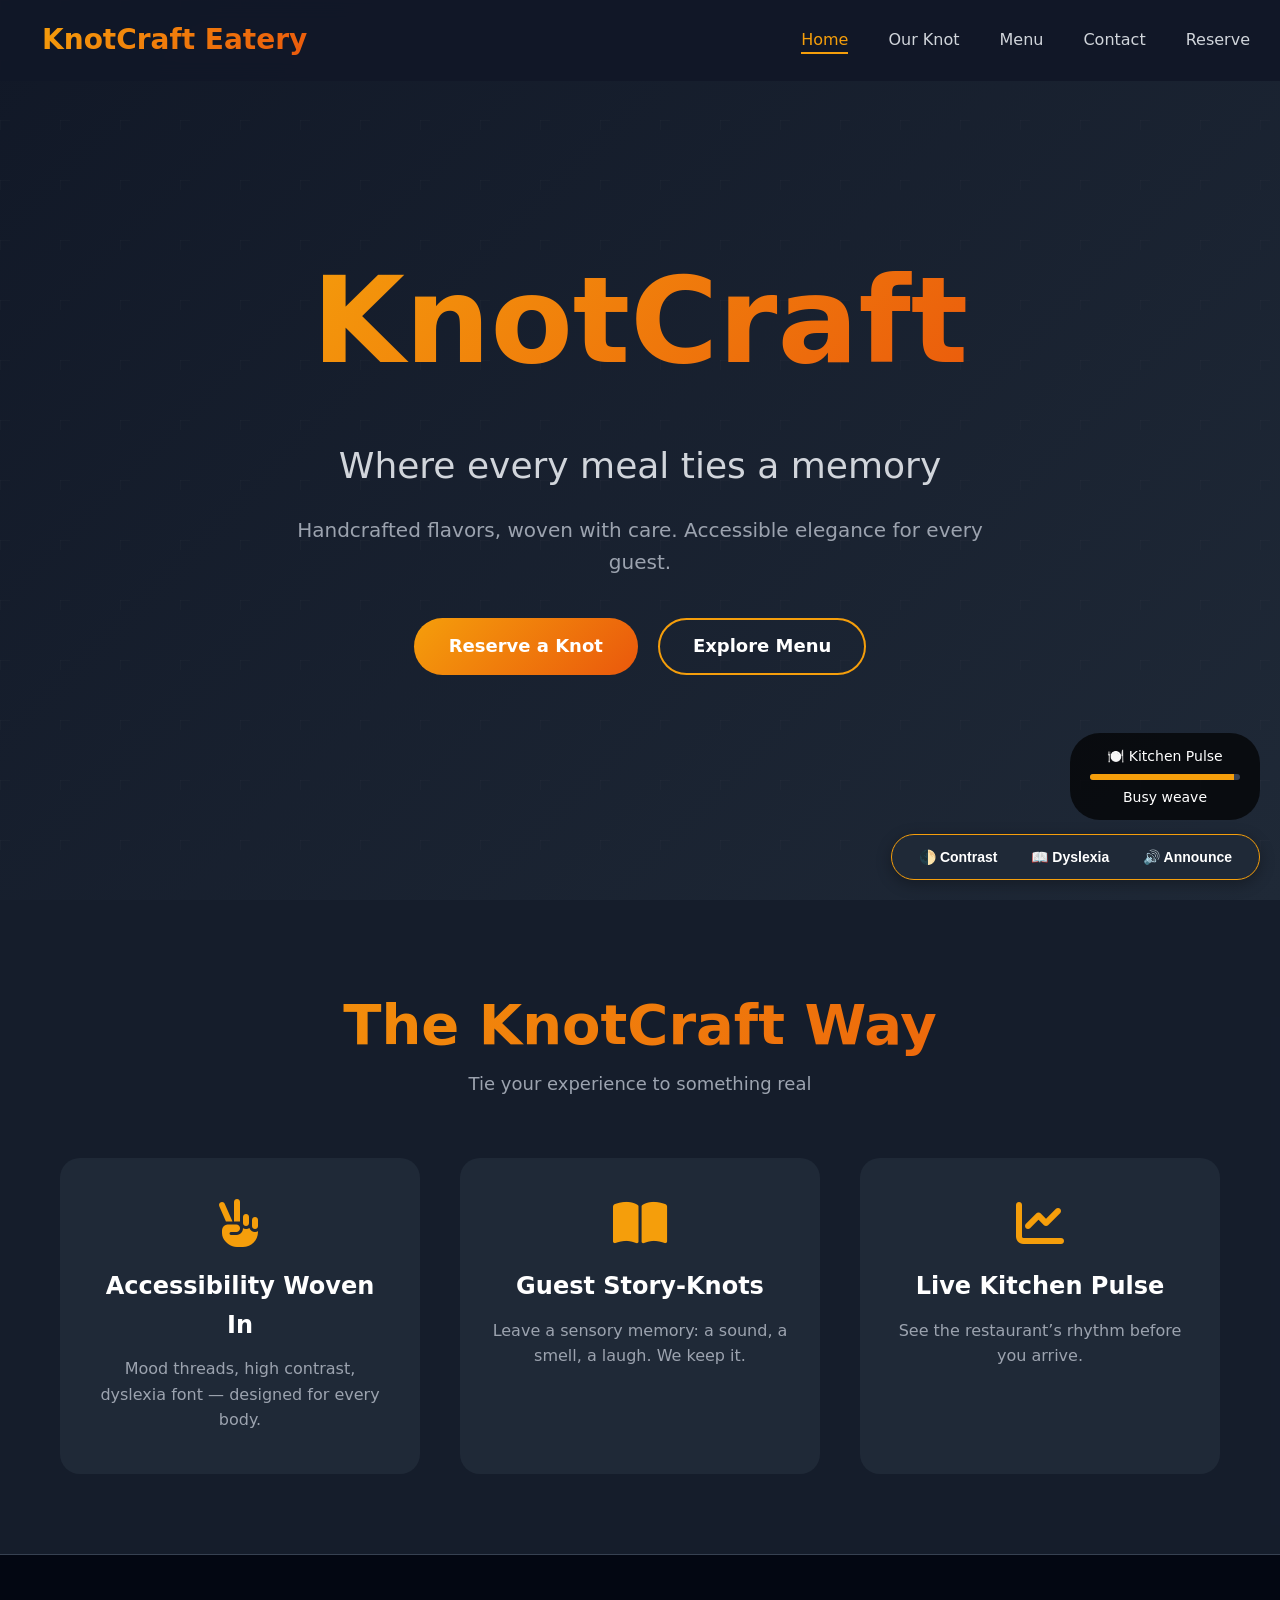
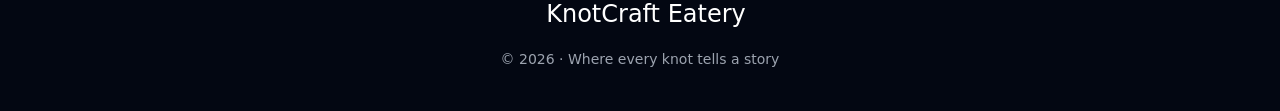
==== index.html @ 928e2766 "well" ====
<!DOCTYPE html>
<html lang="en">
<head>
    <meta charset="UTF-8">
    <meta name="viewport" content="width=device-width, initial-scale=1.0, user-scalable=yes">
    <title>KnotCraft Eatery · Home</title>
    <link rel="stylesheet" href="style.css">
    <link rel="stylesheet" href="https://cdnjs.cloudflare.com/ajax/libs/font-awesome/6.4.0/css/all.min.css">
</head>
<body>
    <div class="accessibility-hub" id="accessibilityHub">
        <button id="highContrastToggle" aria-label="High contrast mode">🌓 Contrast</button>
        <button id="dyslexiaToggle" aria-label="Dyslexia friendly font">📖 Dyslexia</button>
        <button id="announceMode" aria-label="Screen reader friendly announcements">🔊 Announce</button>
    </div>

    <nav class="navbar" id="navbar">
        <div class="nav-container">
            <div class="logo">
                <i class="fas fa-knot"></i>
                <span class="logo-text">KnotCraft Eatery</span>
            </div>
            <ul class="nav-links">
                <li><a href="index.html" class="nav-link active">Home</a></li>
                <li><a href="about.html" class="nav-link">Our Knot</a></li>
                <li><a href="menu.html" class="nav-link">Menu</a></li>
                <li><a href="contact.html" class="nav-link">Contact</a></li>
                <li><a href="reservations.html" class="nav-link">Reserve</a></li>
            </ul>
            <div class="mobile-menu-toggle"><i class="fas fa-bars"></i></div>
        </div>
    </nav>

    <section class="hero">
        <div class="hero-overlay"></div>
        <div class="hero-content">
            <h1 class="hero-title">KnotCraft</h1>
            <p class="hero-subtitle">Where every meal ties a memory</p>
            <p class="hero-description">Handcrafted flavors, woven with care. Accessible elegance for every guest.</p>
            <div class="hero-buttons">
                <a href="reservations.html" class="btn-primary">Reserve a Knot</a>
                <a href="menu.html" class="btn-secondary">Explore Menu</a>
            </div>
        </div>
        <div class="pulse-knot">
            <div class="knot-tension" id="tensionMeter">
                <span>🍽️ Kitchen Pulse</span>
                <div class="tension-bar"><div class="tension-fill"></div></div>
                <span id="tensionText">Calm weave</span>
            </div>
        </div>
    </section>

    <section class="features">
        <div class="container">
            <div class="section-header">
                <h2 class="section-title">The KnotCraft Way</h2>
                <p class="section-subtitle">Tie your experience to something real</p>
            </div>
            <div class="features-grid">
                <div class="feature-card">
                    <i class="fas fa-hand-peace feature-icon"></i>
                    <h3>Accessibility Woven In</h3>
                    <p>Mood threads, high contrast, dyslexia font — designed for every body.</p>
                </div>
                <div class="feature-card">
                    <i class="fas fa-book-open feature-icon"></i>
                    <h3>Guest Story‑Knots</h3>
                    <p>Leave a sensory memory: a sound, a smell, a laugh. We keep it.</p>
                </div>
                <div class="feature-card">
                    <i class="fas fa-chart-line feature-icon"></i>
                    <h3>Live Kitchen Pulse</h3>
                    <p>See the restaurant’s rhythm before you arrive.</p>
                </div>
            </div>
        </div>
    </section>

    <footer class="footer">
        <div class="container">
            <div class="footer-content">
                <div class="footer-logo"><i class="fas fa-knot"></i><span>KnotCraft Eatery</span></div>
                <p class="footer-text">© 2026 · Where every knot tells a story</p>
            </div>
        </div>
    </footer>
    <script src="script.js"></script>
</body>
</html>
---- style.css ----
/* ============================================
   KNOTCRAFT EATERY - COMPLETE STYLESHEET
   Affects all pages: index, about, menu, contact, reservations
   ============================================ */

* {
    margin: 0;
    padding: 0;
    box-sizing: border-box;
}

:root {
    --primary: #f59e0b;
    --primary-dark: #ea580c;
    --dark-bg: #111827;
    --card-bg: #1f2937;
    --card-hover: #374151;
    --text-light: #ffffff;
    --text-secondary: #d1d5db;
    --text-muted: #9ca3af;
    --border: #374151;
}

body {
    font-family: 'Segoe UI', system-ui, -apple-system, sans-serif;
    background: var(--dark-bg);
    color: var(--text-light);
    line-height: 1.6;
    transition: all 0.2s;
}

/* Accessibility toggles */
body.high-contrast {
    background: #000000;
    color: #ffff66;
}
body.high-contrast .navbar,
body.high-contrast .card,
body.high-contrast .footer {
    background: #000 !important;
    border-color: #ffff66 !important;
    color: #ffff66 !important;
}
body.dyslexia {
    font-family: 'Open Dyslexic', 'Comic Sans MS', 'Chalkboard SE', sans-serif;
    letter-spacing: 0.05em;
}

.container {
    max-width: 1200px;
    margin: 0 auto;
    padding: 0 20px;
}

/* Accessibility Hub (fixed bottom right) */
.accessibility-hub {
    position: fixed;
    bottom: 20px;
    right: 20px;
    background: #1f2937;
    border-radius: 40px;
    padding: 8px 15px;
    display: flex;
    gap: 10px;
    z-index: 1000;
    box-shadow: 0 4px 15px rgba(0,0,0,0.3);
    border: 1px solid var(--primary);
}
.accessibility-hub button {
    background: none;
    border: none;
    color: white;
    cursor: pointer;
    padding: 6px 12px;
    border-radius: 30px;
    font-size: 14px;
    font-weight: 600;
    transition: 0.2s;
}
.accessibility-hub button:hover {
    background: var(--primary);
    color: #000;
}

/* Navigation */
.navbar {
    position: fixed;
    top: 0;
    left: 0;
    width: 100%;
    background: rgba(17,24,39,0.95);
    backdrop-filter: blur(10px);
    z-index: 100;
    border-bottom: 1px solid transparent;
    transition: 0.3s;
}
.navbar.scrolled {
    background: rgba(17,24,39,0.98);
    border-bottom-color: var(--border);
    box-shadow: 0 4px 20px rgba(0,0,0,0.3);
}
.nav-container {
    max-width: 1400px;
    margin: 0 auto;
    padding: 0 30px;
    display: flex;
    justify-content: space-between;
    align-items: center;
    height: 80px;
}
.logo {
    display: flex;
    align-items: center;
    gap: 12px;
    font-size: 28px;
    font-weight: bold;
}
.logo i {
    color: var(--primary);
    font-size: 32px;
}
.logo-text {
    background: linear-gradient(135deg, var(--primary), var(--primary-dark));
    -webkit-background-clip: text;
    background-clip: text;
    color: transparent;
}
.nav-links {
    display: flex;
    list-style: none;
    gap: 40px;
}
.nav-link {
    color: var(--text-secondary);
    text-decoration: none;
    font-size: 16px;
    font-weight: 500;
    transition: 0.3s;
    position: relative;
}
.nav-link.active,
.nav-link:hover {
    color: var(--primary);
}
.nav-link::after {
    content: '';
    position: absolute;
    bottom: -5px;
    left: 0;
    width: 0;
    height: 2px;
    background: var(--primary);
    transition: 0.3s;
}
.nav-link:hover::after,
.nav-link.active::after {
    width: 100%;
}
.mobile-menu-toggle {
    display: none;
    font-size: 24px;
    color: var(--primary);
    cursor: pointer;
}

/* Hero Section (index) */
.hero {
    position: relative;
    height: 100vh;
    display: flex;
    align-items: center;
    justify-content: center;
    text-align: center;
    background: linear-gradient(135deg, #111827 0%, #1f2937 100%);
    overflow: hidden;
}
.hero-overlay {
    position: absolute;
    inset: 0;
    background: url('data:image/svg+xml;utf8,<svg width="60" height="60" xmlns="http://www.w3.org/2000/svg"><defs><pattern id="grid" width="60" height="60" patternUnits="userSpaceOnUse"><path d="M 10 0 L 0 0 0 10" fill="none" stroke="rgba(255,255,255,0.03)" stroke-width="1"/></pattern></defs><rect width="100%" height="100%" fill="url(%23grid)"/></svg>');
}
.hero-content {
    position: relative;
    z-index: 2;
    max-width: 900px;
    padding: 20px;
}
.hero-title {
    font-size: clamp(60px, 10vw, 120px);
    font-weight: 900;
    background: linear-gradient(135deg, var(--primary), var(--primary-dark));
    -webkit-background-clip: text;
    background-clip: text;
    color: transparent;
    margin-bottom: 20px;
}
.hero-subtitle {
    font-size: clamp(24px, 4vw, 36px);
    color: var(--text-secondary);
}
.hero-description {
    font-size: clamp(16px, 2vw, 20px);
    color: var(--text-muted);
    margin: 20px auto 40px;
    max-width: 700px;
}
.hero-buttons {
    display: flex;
    gap: 20px;
    justify-content: center;
    flex-wrap: wrap;
}
.btn-primary {
    background: linear-gradient(135deg, var(--primary), var(--primary-dark));
    color: white;
    border: none;
    padding: 14px 35px;
    border-radius: 40px;
    font-weight: 700;
    font-size: 18px;
    cursor: pointer;
    text-decoration: none;
    display: inline-block;
    transition: 0.3s;
}
.btn-primary:hover {
    transform: translateY(-3px);
    box-shadow: 0 8px 25px rgba(245,158,11,0.4);
}
.btn-secondary {
    background: transparent;
    border: 2px solid var(--primary);
    color: white;
    padding: 12px 33px;
    border-radius: 40px;
    font-weight: 700;
    font-size: 18px;
    text-decoration: none;
    display: inline-block;
    transition: 0.3s;
}
.btn-secondary:hover {
    background: rgba(245,158,11,0.1);
    transform: translateY(-3px);
}

/* Pulse Knot (homepage only, but styles won't break others) */
.pulse-knot {
    position: absolute;
    bottom: 80px;
    right: 20px;
    background: rgba(0,0,0,0.7);
    padding: 12px 20px;
    border-radius: 30px;
    z-index: 5;
}
.knot-tension {
    display: flex;
    flex-direction: column;
    gap: 6px;
    font-size: 14px;
}
.tension-bar {
    width: 150px;
    height: 6px;
    background: #374151;
    border-radius: 3px;
    overflow: hidden;
}
.tension-fill {
    width: 30%;
    height: 100%;
    background: var(--primary);
    transition: width 2s;
}

/* Section Headers */
.section-header {
    text-align: center;
    margin-bottom: 60px;
}
.section-title {
    font-size: clamp(36px, 5vw, 56px);
    font-weight: 800;
    background: linear-gradient(135deg, var(--primary), var(--primary-dark));
    -webkit-background-clip: text;
    background-clip: text;
    color: transparent;
}
.section-subtitle {
    font-size: 18px;
    color: var(--text-muted);
}

/* Features Grid */
.features {
    padding: 80px 0;
    background: rgba(31,41,55,0.3);
}
.features-grid {
    display: grid;
    grid-template-columns: repeat(auto-fit, minmax(280px, 1fr));
    gap: 40px;
}
.feature-card {
    background: var(--card-bg);
    padding: 40px 30px;
    border-radius: 20px;
    text-align: center;
    transition: 0.3s;
    border: 1px solid transparent;
}
.feature-card:hover {
    transform: translateY(-8px);
    border-color: var(--primary);
}
.feature-icon {
    font-size: 48px;
    color: var(--primary);
    margin-bottom: 20px;
}
.feature-card h3 {
    font-size: 24px;
    margin-bottom: 12px;
}
.feature-card p {
    color: var(--text-muted);
}

/* Menu Page */
.menu-section {
    padding: 100px 0;
}
.menu-category {
    background: rgba(31,41,55,0.5);
    border: 1px solid var(--border);
    border-radius: 24px;
    padding: 40px;
    margin-bottom: 50px;
}
.category-title {
    font-size: 32px;
    color: var(--primary);
    margin-bottom: 30px;
}
.menu-grid {
    display: grid;
    grid-template-columns: repeat(auto-fit, minmax(300px, 1fr));
    gap: 25px;
}
.menu-item {
    background: var(--card-bg);
    padding: 25px;
    border-radius: 16px;
    transition: 0.3s;
    border: 1px solid transparent;
}
.menu-item:hover {
    background: var(--card-hover);
    border-color: var(--primary);
}
.item-header {
    display: flex;
    justify-content: space-between;
    margin-bottom: 10px;
}
.item-header h4 {
    font-size: 22px;
}
.price {
    color: var(--primary);
    font-weight: 700;
}
.item-description {
    color: var(--text-muted);
    margin: 10px 0;
}
.item-tags {
    display: flex;
    gap: 8px;
    flex-wrap: wrap;
}
.tag {
    background: rgba(245,158,11,0.15);
    color: var(--primary);
    padding: 4px 12px;
    border-radius: 20px;
    font-size: 12px;
    border: 1px solid rgba(245,158,11,0.3);
}

/* About Page */
.page-header {
    background: linear-gradient(135deg, #111827, #1f2937);
    padding: 120px 0 60px;
    text-align: center;
}
.page-header h1 {
    font-size: 48px;
    color: var(--primary);
}
.about-story {
    padding: 60px 0;
}
.story-grid {
    display: grid;
    grid-template-columns: 1fr 1fr;
    gap: 50px;
    align-items: center;
}
.story-text h2 {
    font-size: 32px;
    margin-bottom: 20px;
}
.story-quote {
    background: var(--card-bg);
    padding: 40px;
    border-radius: 24px;
    border-left: 6px solid var(--primary);
    font-style: italic;
}
.story-quote i {
    font-size: 40px;
    color: var(--primary);
    margin-bottom: 15px;
}

/* Contact Page (additional styles inline in contact.html, but include base) */
.contact-page-section {
    padding: 60px 0;
}
.contact-grid-full {
    display: grid;
    grid-template-columns: 1fr 1fr;
    gap: 40px;
}
.contact-info-block, .contact-form-block {
    background: var(--card-bg);
    border-radius: 24px;
    padding: 30px;
    border: 1px solid var(--border);
}
.contact-card {
    text-align: center;
}
.contact-card i {
    font-size: 2rem;
    color: var(--primary);
    margin: 15px 0 5px;
}
.contact-card hr {
    margin: 20px 0;
    border-color: var(--border);
}
.social-links-vertical {
    display: flex;
    justify-content: center;
    gap: 20px;
    margin-top: 30px;
}
.social-icon {
    background: #111827;
    width: 45px;
    height: 45px;
    border-radius: 50%;
    display: flex;
    align-items: center;
    justify-content: center;
    color: var(--primary);
    font-size: 1.4rem;
    transition: 0.2s;
    text-decoration: none;
}
.social-icon:hover {
    background: var(--primary);
    color: #000;
}
.form-row {
    display: grid;
    grid-template-columns: 1fr 1fr;
    gap: 20px;
}
.form-group {
    margin-bottom: 20px;
}
.form-group label {
    display: block;
    margin-bottom: 8px;
    font-weight: 600;
}
.form-group input, .form-group select, .form-group textarea {
    width: 100%;
    padding: 12px 16px;
    background: #111827;
    border: 1px solid var(--border);
    border-radius: 12px;
    color: white;
    font-size: 15px;
}
.form-group input:focus, .form-group textarea:focus {
    outline: none;
    border-color: var(--primary);
}
.submit-btn {
    background: linear-gradient(135deg, var(--primary), var(--primary-dark));
    color: white;
    border: none;
    padding: 14px 28px;
    border-radius: 40px;
    font-weight: bold;
    cursor: pointer;
    transition: 0.3s;
}
.submit-btn:hover {
    transform: translateY(-2px);
}
.map-placeholder {
    background: #111827;
    border-radius: 20px;
    padding: 40px;
    text-align: center;
    border: 1px dashed var(--primary);
    margin: 40px 0;
}

/* Reservation Page (Mood Threads + Story Knots) */
.reservation-hero {
    background: linear-gradient(135deg, #111827, #1f2937);
    padding: 120px 0 60px;
    text-align: center;
}
.reservation-grid {
    display: grid;
    grid-template-columns: 1fr 320px;
    gap: 40px;
    margin: 60px 0;
}
.thread-checkboxes {
    display: flex;
    flex-wrap: wrap;
    gap: 20px;
    margin: 15px 0;
}
.thread-checkboxes label {
    display: flex;
    align-items: center;
    gap: 8px;
    cursor: pointer;
}
.knot-wall {
    background: var(--card-bg);
    border-radius: 24px;
    padding: 20px;
    border: 1px solid var(--border);
}
.knot-card {
    background: #111827;
    padding: 12px;
    margin-bottom: 12px;
    border-radius: 12px;
}
@media (max-width: 900px) {
    .reservation-grid { grid-template-columns: 1fr; }
    .contact-grid-full { grid-template-columns: 1fr; }
    .story-grid { grid-template-columns: 1fr; }
}

/* Footer */
.footer {
    background: #030712;
    padding: 40px 0;
    border-top: 1px solid var(--border);
    text-align: center;
}
.footer-logo {
    display: flex;
    justify-content: center;
    align-items: center;
    gap: 12px;
    font-size: 24px;
    margin-bottom: 15px;
}
.footer-logo i {
    color: var(--primary);
}
.footer-text, .footer-tagline {
    color: var(--text-muted);
    font-size: 14px;
}

/* Responsive */
@media (max-width: 768px) {
    .nav-links {
        display: none;
        position: absolute;
        top: 80px;
        left: 0;
        right: 0;
        background: var(--card-bg);
        flex-direction: column;
        padding: 20px;
        text-align: center;
        gap: 20px;
        border-top: 1px solid var(--border);
    }
    .nav-links.active {
        display: flex;
    }
    .mobile-menu-toggle {
        display: block;
    }
    .form-row {
        grid-template-columns: 1fr;
    }
    .pulse-knot {
        bottom: 20px;
        right: 10px;
        padding: 8px 12px;
    }
}
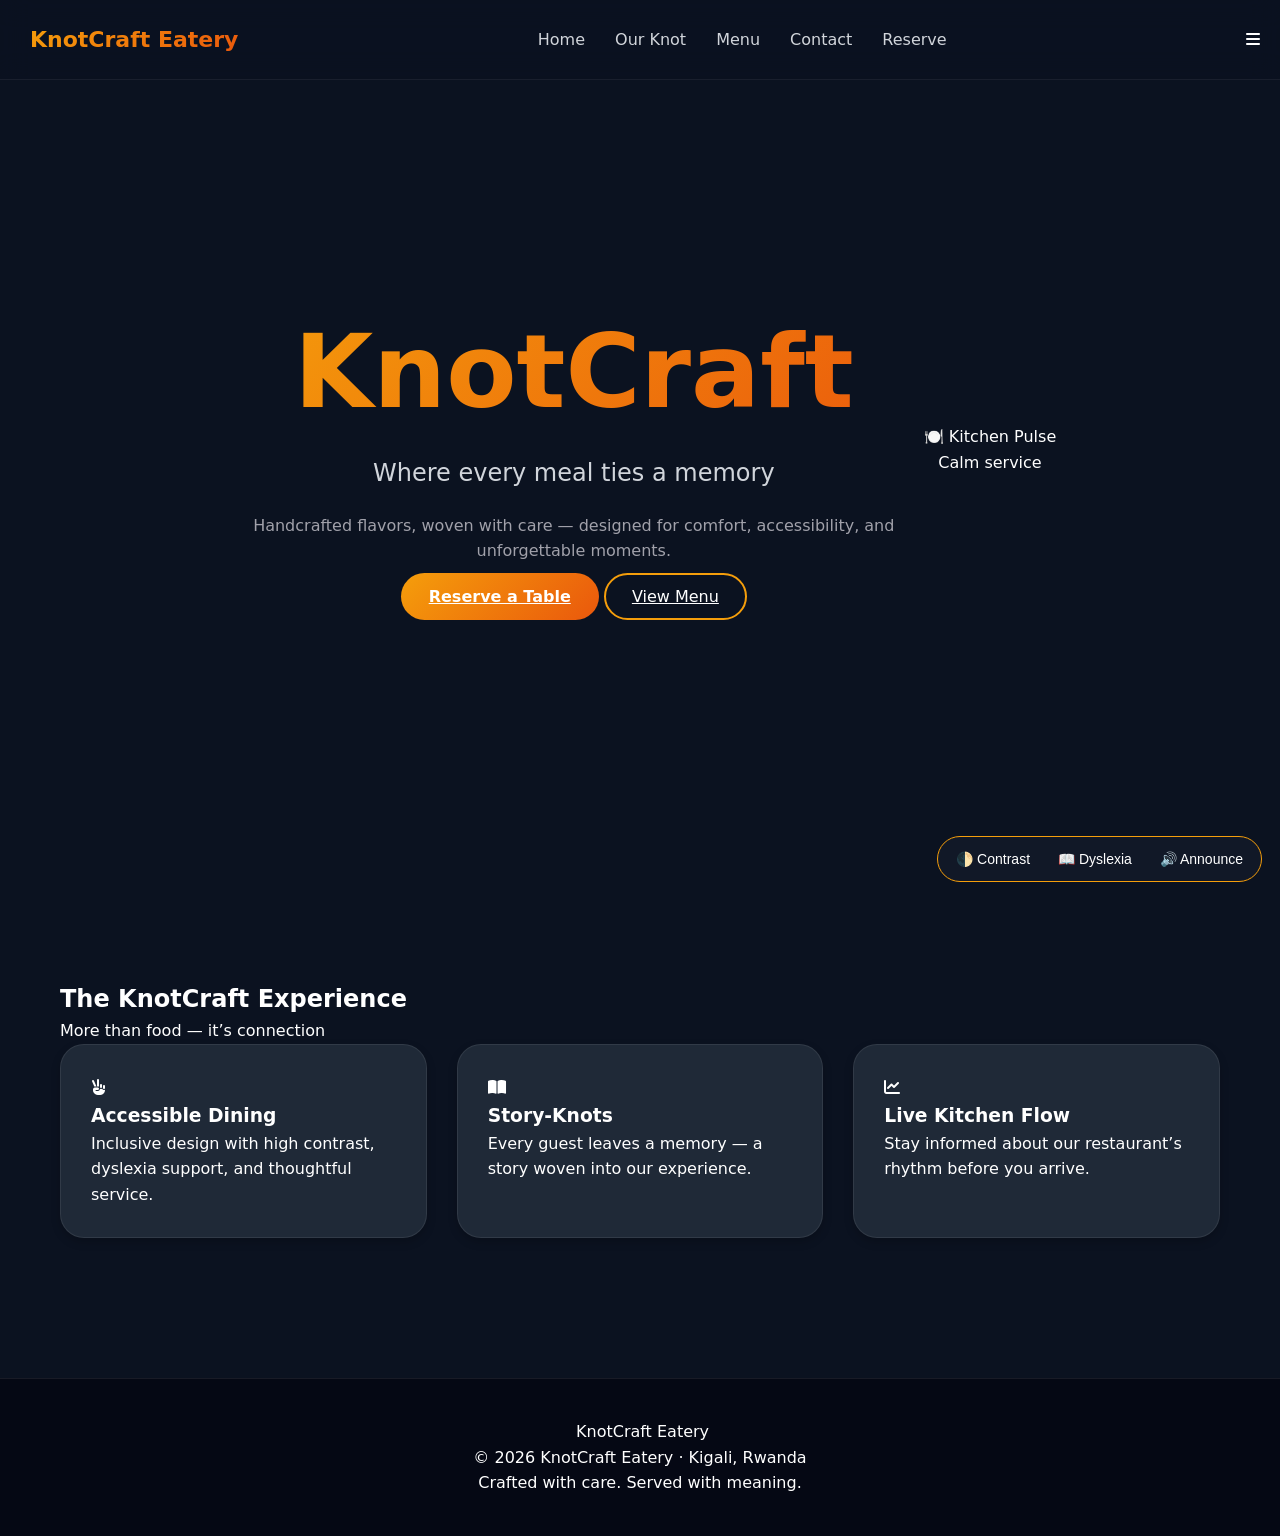
==== commit 0dd4507e: "now organized" ====
--- a/index.html
+++ b/index.html
@@ -2,89 +2,152 @@
 <html lang="en">
 <head>
     <meta charset="UTF-8">
-    <meta name="viewport" content="width=device-width, initial-scale=1.0, user-scalable=yes">
+
+    <!-- Better mobile + SEO -->
+    <meta name="viewport" content="width=device-width, initial-scale=1.0">
+    <meta name="description" content="KnotCraft Eatery in Kigali — handcrafted meals, accessible dining, and unforgettable food experiences.">
+
     <title>KnotCraft Eatery · Home</title>
+
+    <!-- Fonts (modern look) -->
+    <link href="https://fonts.googleapis.com/css2?family=Poppins:wght@300;500;700;900&display=swap" rel="stylesheet">
+
+    <!-- Styles -->
     <link rel="stylesheet" href="style.css">
+
+    <!-- Icons -->
     <link rel="stylesheet" href="https://cdnjs.cloudflare.com/ajax/libs/font-awesome/6.4.0/css/all.min.css">
 </head>
+
 <body>
+
+    <!-- Accessibility Hub -->
     <div class="accessibility-hub" id="accessibilityHub">
-        <button id="highContrastToggle" aria-label="High contrast mode">🌓 Contrast</button>
-        <button id="dyslexiaToggle" aria-label="Dyslexia friendly font">📖 Dyslexia</button>
-        <button id="announceMode" aria-label="Screen reader friendly announcements">🔊 Announce</button>
+        <button id="highContrastToggle" aria-label="Enable high contrast mode">🌓 Contrast</button>
+        <button id="dyslexiaToggle" aria-label="Enable dyslexia friendly font">📖 Dyslexia</button>
+        <button id="announceMode" aria-label="Enable screen reader announcements">🔊 Announce</button>
     </div>
 
-    <nav class="navbar" id="navbar">
-        <div class="nav-container">
-            <div class="logo">
-                <i class="fas fa-knot"></i>
-                <span class="logo-text">KnotCraft Eatery</span>
-            </div>
-            <ul class="nav-links">
-                <li><a href="index.html" class="nav-link active">Home</a></li>
-                <li><a href="about.html" class="nav-link">Our Knot</a></li>
-                <li><a href="menu.html" class="nav-link">Menu</a></li>
-                <li><a href="contact.html" class="nav-link">Contact</a></li>
-                <li><a href="reservations.html" class="nav-link">Reserve</a></li>
-            </ul>
-            <div class="mobile-menu-toggle"><i class="fas fa-bars"></i></div>
-        </div>
-    </nav>
+  <nav class="navbar" id="navbar">
+  <div class="nav-container">
 
-    <section class="hero">
+    <div class="logo">
+      <i class="fas fa-knot"></i>
+      <span class="logo-text">KnotCraft Eatery</span>
+    </div>
+
+    <ul class="nav-links" id="navLinks">
+      <li><a href="index.html" class="nav-link">Home</a></li>
+      <li><a href="about.html" class="nav-link">Our Knot</a></li>
+      <li><a href="menu.html" class="nav-link">Menu</a></li>
+      <li><a href="contact.html" class="nav-link">Contact</a></li>
+      <li><a href="reservations.html" class="nav-link">Reserve</a></li>
+    </ul>
+
+    <div class="mobile-menu-toggle" id="menuToggle">
+      <i class="fas fa-bars"></i>
+    </div>
+
+  </div>
+</nav>
+
+    <!-- HERO -->
+    <header class="hero">
+
         <div class="hero-overlay"></div>
+
         <div class="hero-content">
             <h1 class="hero-title">KnotCraft</h1>
-            <p class="hero-subtitle">Where every meal ties a memory</p>
-            <p class="hero-description">Handcrafted flavors, woven with care. Accessible elegance for every guest.</p>
+
+            <p class="hero-subtitle">
+                Where every meal ties a memory
+            </p>
+
+            <p class="hero-description">
+                Handcrafted flavors, woven with care — designed for comfort, accessibility, and unforgettable moments.
+            </p>
+
             <div class="hero-buttons">
-                <a href="reservations.html" class="btn-primary">Reserve a Knot</a>
-                <a href="menu.html" class="btn-secondary">Explore Menu</a>
+                <a href="reservations.html" class="btn-primary">Reserve a Table</a>
+                <a href="menu.html" class="btn-secondary">View Menu</a>
             </div>
         </div>
+
+        <!-- Kitchen Pulse (nice idea, kept it) -->
         <div class="pulse-knot">
             <div class="knot-tension" id="tensionMeter">
                 <span>🍽️ Kitchen Pulse</span>
-                <div class="tension-bar"><div class="tension-fill"></div></div>
-                <span id="tensionText">Calm weave</span>
+                <div class="tension-bar">
+                    <div class="tension-fill"></div>
+                </div>
+                <span id="tensionText">Calm service</span>
             </div>
         </div>
-    </section>
 
-    <section class="features">
-        <div class="container">
-            <div class="section-header">
-                <h2 class="section-title">The KnotCraft Way</h2>
-                <p class="section-subtitle">Tie your experience to something real</p>
+    </header>
+
+    <!-- FEATURES -->
+    <main>
+
+        <section class="features">
+            <div class="container">
+
+                <div class="section-header">
+                    <h2 class="section-title">The KnotCraft Experience</h2>
+                    <p class="section-subtitle">More than food — it’s connection</p>
+                </div>
+
+                <div class="features-grid">
+
+                    <article class="feature-card">
+                        <i class="fas fa-hand-peace feature-icon"></i>
+                        <h3>Accessible Dining</h3>
+                        <p>Inclusive design with high contrast, dyslexia support, and thoughtful service.</p>
+                    </article>
+
+                    <article class="feature-card">
+                        <i class="fas fa-book-open feature-icon"></i>
+                        <h3>Story-Knots</h3>
+                        <p>Every guest leaves a memory — a story woven into our experience.</p>
+                    </article>
+
+                    <article class="feature-card">
+                        <i class="fas fa-chart-line feature-icon"></i>
+                        <h3>Live Kitchen Flow</h3>
+                        <p>Stay informed about our restaurant’s rhythm before you arrive.</p>
+                    </article>
+
+                </div>
+
             </div>
-            <div class="features-grid">
-                <div class="feature-card">
-                    <i class="fas fa-hand-peace feature-icon"></i>
-                    <h3>Accessibility Woven In</h3>
-                    <p>Mood threads, high contrast, dyslexia font — designed for every body.</p>
-                </div>
-                <div class="feature-card">
-                    <i class="fas fa-book-open feature-icon"></i>
-                    <h3>Guest Story‑Knots</h3>
-                    <p>Leave a sensory memory: a sound, a smell, a laugh. We keep it.</p>
-                </div>
-                <div class="feature-card">
-                    <i class="fas fa-chart-line feature-icon"></i>
-                    <h3>Live Kitchen Pulse</h3>
-                    <p>See the restaurant’s rhythm before you arrive.</p>
-                </div>
-            </div>
-        </div>
-    </section>
+        </section>
 
+    </main>
+
+    <!-- FOOTER -->
     <footer class="footer">
         <div class="container">
             <div class="footer-content">
-                <div class="footer-logo"><i class="fas fa-knot"></i><span>KnotCraft Eatery</span></div>
-                <p class="footer-text">© 2026 · Where every knot tells a story</p>
+
+                <div class="footer-logo">
+                    <i class="fas fa-knot"></i>
+                    <span>KnotCraft Eatery</span>
+                </div>
+
+                <p class="footer-text">
+                    © 2026 KnotCraft Eatery · Kigali, Rwanda
+                </p>
+
+                <p class="footer-tagline">
+                    Crafted with care. Served with meaning.
+                </p>
+
             </div>
         </div>
     </footer>
+
+    <!-- JS -->
     <script src="script.js"></script>
+
 </body>
 </html>
--- a/style.css
+++ b/style.css
@@ -1,8 +1,9 @@
 /* ============================================
-   KNOTCRAFT EATERY - COMPLETE STYLESHEET
-   Affects all pages: index, about, menu, contact, reservations
+   KNOTCRAFT EATERY — PREMIUM UI SYSTEM
+   Clean, scalable, modern design
    ============================================ */
 
+/* ---------- RESET ---------- */
 * {
     margin: 0;
     padding: 0;
@@ -10,611 +11,389 @@
 }
 
 :root {
+    /* Colors */
+    --bg: #0b1220;
+    --surface: #111827;
+    --card: #1f2937;
+    --card-hover: #2b3648;
+
     --primary: #f59e0b;
     --primary-dark: #ea580c;
-    --dark-bg: #111827;
-    --card-bg: #1f2937;
-    --card-hover: #374151;
-    --text-light: #ffffff;
-    --text-secondary: #d1d5db;
-    --text-muted: #9ca3af;
-    --border: #374151;
+
+    --text: #ffffff;
+    --muted: #a1a1aa;
+    --soft: #d1d5db;
+
+    --border: rgba(255,255,255,0.08);
+
+    /* Radius */
+    --radius-sm: 10px;
+    --radius-md: 16px;
+    --radius-lg: 24px;
+    --radius-xl: 40px;
+
+    /* Shadow */
+    --shadow-sm: 0 4px 10px rgba(0,0,0,0.2);
+    --shadow-md: 0 10px 30px rgba(0,0,0,0.3);
+
+    /* Transition */
+    --transition: 0.25s ease;
 }
 
 body {
-    font-family: 'Segoe UI', system-ui, -apple-system, sans-serif;
-    background: var(--dark-bg);
-    color: var(--text-light);
+    font-family: system-ui, -apple-system, Segoe UI, Roboto, sans-serif;
+    background: var(--bg);
+    color: var(--text);
     line-height: 1.6;
-    transition: all 0.2s;
-}
-
-/* Accessibility toggles */
+}
+
+/* ---------- ACCESSIBILITY ---------- */
 body.high-contrast {
-    background: #000000;
-    color: #ffff66;
-}
-body.high-contrast .navbar,
-body.high-contrast .card,
-body.high-contrast .footer {
-    background: #000 !important;
-    border-color: #ffff66 !important;
-    color: #ffff66 !important;
-}
+    background: #000;
+    color: #ff0;
+}
+
 body.dyslexia {
-    font-family: 'Open Dyslexic', 'Comic Sans MS', 'Chalkboard SE', sans-serif;
-    letter-spacing: 0.05em;
-}
-
+    font-family: "Open Dyslexic", Arial, sans-serif;
+    letter-spacing: 0.04em;
+}
+
+/* ---------- LAYOUT ---------- */
 .container {
     max-width: 1200px;
-    margin: 0 auto;
+    margin: auto;
     padding: 0 20px;
 }
 
-/* Accessibility Hub (fixed bottom right) */
+/* ---------- ACCESSIBILITY HUB ---------- */
 .accessibility-hub {
     position: fixed;
-    bottom: 20px;
-    right: 20px;
-    background: #1f2937;
-    border-radius: 40px;
-    padding: 8px 15px;
-    display: flex;
-    gap: 10px;
-    z-index: 1000;
-    box-shadow: 0 4px 15px rgba(0,0,0,0.3);
+    bottom: 18px;
+    right: 18px;
+    display: flex;
+    gap: 8px;
+    padding: 8px;
+    background: var(--surface);
     border: 1px solid var(--primary);
-}
+    border-radius: var(--radius-xl);
+    z-index: 999;
+}
+
 .accessibility-hub button {
-    background: none;
     border: none;
-    color: white;
+    background: transparent;
+    color: var(--text);
+    font-size: 14px;
+    padding: 6px 10px;
     cursor: pointer;
-    padding: 6px 12px;
-    border-radius: 30px;
-    font-size: 14px;
-    font-weight: 600;
-    transition: 0.2s;
-}
+    border-radius: var(--radius-xl);
+    transition: var(--transition);
+}
+
 .accessibility-hub button:hover {
     background: var(--primary);
     color: #000;
 }
 
-/* Navigation */
+/* ---------- NAVBAR ---------- */
 .navbar {
     position: fixed;
     top: 0;
-    left: 0;
-    width: 100%;
-    background: rgba(17,24,39,0.95);
+    width: 100%;
+    height: 80px;
+    background: rgba(11,18,32,0.9);
     backdrop-filter: blur(10px);
-    z-index: 100;
-    border-bottom: 1px solid transparent;
-    transition: 0.3s;
-}
-.navbar.scrolled {
-    background: rgba(17,24,39,0.98);
-    border-bottom-color: var(--border);
-    box-shadow: 0 4px 20px rgba(0,0,0,0.3);
-}
+    border-bottom: 1px solid var(--border);
+    z-index: 1000;
+}
+
 .nav-container {
-    max-width: 1400px;
-    margin: 0 auto;
-    padding: 0 30px;
-    display: flex;
+    max-width: 1300px;
+    margin: auto;
+    height: 100%;
+    display: flex;
+    align-items: center;
     justify-content: space-between;
+    padding: 0 20px;
+}
+
+.logo {
+    display: flex;
     align-items: center;
-    height: 80px;
-}
-.logo {
-    display: flex;
-    align-items: center;
-    gap: 12px;
-    font-size: 28px;
-    font-weight: bold;
-}
+    gap: 10px;
+    font-weight: 800;
+    font-size: 22px;
+}
+
 .logo i {
     color: var(--primary);
-    font-size: 32px;
-}
+    font-size: 26px;
+}
+
 .logo-text {
     background: linear-gradient(135deg, var(--primary), var(--primary-dark));
     -webkit-background-clip: text;
-    background-clip: text;
     color: transparent;
 }
+
 .nav-links {
     display: flex;
+    gap: 30px;
     list-style: none;
-    gap: 40px;
-}
+}
+
 .nav-link {
-    color: var(--text-secondary);
+    color: var(--soft);
     text-decoration: none;
-    font-size: 16px;
+    position: relative;
+    transition: var(--transition);
+}
+
+.nav-link:hover,
+.nav-link.active {
+    color: var(--primary);
+}
+
+.nav-link::after {
+    content: "";
+    position: absolute;
+    bottom: -6px;
+    left: 0;
+    width: 0;
+    height: 2px;
+    background: var(--primary);
+    transition: var(--transition);
+}
+
+.nav-link:hover::after {
+    width: 100%;
+}
+
+/* ---------- BUTTONS ---------- */
+.btn-primary,
+.submit-btn {
+    background: linear-gradient(135deg, var(--primary), var(--primary-dark));
+    border: none;
+    color: white;
+    padding: 14px 28px;
+    border-radius: var(--radius-xl);
+    font-weight: 700;
+    cursor: pointer;
+    transition: var(--transition);
+}
+
+.btn-primary:hover,
+.submit-btn:hover {
+    transform: translateY(-3px);
+    box-shadow: var(--shadow-md);
+}
+
+.btn-secondary {
+    border: 2px solid var(--primary);
+    background: transparent;
+    color: white;
+    padding: 12px 26px;
+    border-radius: var(--radius-xl);
+    transition: var(--transition);
+}
+
+.btn-secondary:hover {
+    background: rgba(245,158,11,0.1);
+    transform: translateY(-3px);
+}
+
+/* ---------- HERO ---------- */
+.hero {
+    min-height: 100vh;
+    display: flex;
+    align-items: center;
+    justify-content: center;
+    text-align: center;
+    position: relative;
+    padding: 100px 20px;
+}
+
+.hero-title {
+    font-size: clamp(48px, 8vw, 110px);
+    font-weight: 900;
+    background: linear-gradient(135deg, var(--primary), var(--primary-dark));
+    -webkit-background-clip: text;
+    color: transparent;
+}
+
+.hero-subtitle {
+    font-size: 24px;
+    color: var(--soft);
+}
+
+.hero-description {
+    max-width: 700px;
+    margin: 20px auto;
+    color: var(--muted);
+}
+
+/* ---------- FEATURES ---------- */
+.features {
+    padding: 80px 0;
+}
+
+.features-grid {
+    display: grid;
+    grid-template-columns: repeat(auto-fit, minmax(260px, 1fr));
+    gap: 30px;
+}
+
+.feature-card {
+    background: var(--card);
+    padding: 30px;
+    border-radius: var(--radius-lg);
+    border: 1px solid var(--border);
+    transition: var(--transition);
+}
+
+.feature-card:hover {
+    transform: translateY(-8px);
+    background: var(--card-hover);
+    border-color: var(--primary);
+}
+
+/* ---------- MENU ---------- */
+.menu-section {
+    padding: 120px 0 80px;
+}
+
+.menu-category {
+    background: var(--surface);
+    border: 1px solid var(--border);
+    padding: 30px;
+    border-radius: var(--radius-lg);
+    margin-bottom: 40px;
+}
+
+.menu-grid {
+    display: grid;
+    grid-template-columns: repeat(auto-fit, minmax(280px, 1fr));
+    gap: 20px;
+}
+
+.menu-item {
+    background: var(--card);
+    padding: 20px;
+    border-radius: var(--radius-md);
+    transition: var(--transition);
+}
+
+.menu-item:hover {
+    background: var(--card-hover);
+}
+
+/* ---------- PAGE HEADER ---------- */
+.page-header {
+    padding: 120px 20px 60px;
+    text-align: center;
+}
+
+.page-header h1 {
+    font-size: 42px;
+    color: var(--primary);
+}
+
+/* ---------- CONTACT / FORMS ---------- */
+.contact-grid-full,
+.reservation-grid {
+    display: grid;
+    grid-template-columns: 1fr 1fr;
+    gap: 30px;
+}
+
+.form-group {
+    margin-bottom: 15px;
+}
+
+input, select, textarea {
+    width: 100%;
+    padding: 12px;
+    border-radius: var(--radius-sm);
+    background: var(--surface);
+    border: 1px solid var(--border);
+    color: white;
+}
+
+input:focus, textarea:focus {
+    border-color: var(--primary);
+    outline: none;
+}
+
+/* ---------- CARDS ---------- */
+.card,
+.contact-card,
+.knot-wall,
+.menu-item,
+.feature-card {
+    box-shadow: var(--shadow-sm);
+}
+
+/* ---------- FOOTER ---------- */
+.footer {
+    text-align: center;
+    padding: 40px;
+    border-top: 1px solid var(--border);
+    background: #050814;
+    margin-top: 60px;
+}
+
+/* ---------- RESPONSIVE ---------- */
+@media (max-width: 768px) {
+    .nav-links {
+        display: none;
+        flex-direction: column;
+        position: absolute;
+        top: 80px;
+        left: 0;
+        right: 0;
+        background: var(--surface);
+        padding: 20px;
+    }
+
+    .contact-grid-full,
+    .reservation-grid {
+        grid-template-columns: 1fr;
+    }
+}
+
+.navbar {
+    position: fixed;
+    top: 0;
+    width: 100%;
+    height: 80px;
+    background: rgba(11, 18, 32, 0.75);
+    backdrop-filter: blur(14px);
+    border-bottom: 1px solid rgba(255,255,255,0.06);
+    z-index: 1000;
+}
+
+.nav-link {
+    position: relative;
     font-weight: 500;
-    transition: 0.3s;
-    position: relative;
-}
-.nav-link.active,
-.nav-link:hover {
+    color: var(--soft);
+    transition: 0.25s;
+}
+
+.nav-link.active {
     color: var(--primary);
 }
+
+.nav-link.active::after {
+    width: 100%;
+}
+
 .nav-link::after {
-    content: '';
+    content: "";
     position: absolute;
-    bottom: -5px;
+    bottom: -6px;
     left: 0;
     width: 0;
     height: 2px;
     background: var(--primary);
     transition: 0.3s;
-}
-.nav-link:hover::after,
-.nav-link.active::after {
-    width: 100%;
-}
-.mobile-menu-toggle {
-    display: none;
-    font-size: 24px;
-    color: var(--primary);
-    cursor: pointer;
-}
-
-/* Hero Section (index) */
-.hero {
-    position: relative;
-    height: 100vh;
-    display: flex;
-    align-items: center;
-    justify-content: center;
-    text-align: center;
-    background: linear-gradient(135deg, #111827 0%, #1f2937 100%);
-    overflow: hidden;
-}
-.hero-overlay {
-    position: absolute;
-    inset: 0;
-    background: url('data:image/svg+xml;utf8,<svg width="60" height="60" xmlns="http://www.w3.org/2000/svg"><defs><pattern id="grid" width="60" height="60" patternUnits="userSpaceOnUse"><path d="M 10 0 L 0 0 0 10" fill="none" stroke="rgba(255,255,255,0.03)" stroke-width="1"/></pattern></defs><rect width="100%" height="100%" fill="url(%23grid)"/></svg>');
-}
-.hero-content {
-    position: relative;
-    z-index: 2;
-    max-width: 900px;
-    padding: 20px;
-}
-.hero-title {
-    font-size: clamp(60px, 10vw, 120px);
-    font-weight: 900;
-    background: linear-gradient(135deg, var(--primary), var(--primary-dark));
-    -webkit-background-clip: text;
-    background-clip: text;
-    color: transparent;
-    margin-bottom: 20px;
-}
-.hero-subtitle {
-    font-size: clamp(24px, 4vw, 36px);
-    color: var(--text-secondary);
-}
-.hero-description {
-    font-size: clamp(16px, 2vw, 20px);
-    color: var(--text-muted);
-    margin: 20px auto 40px;
-    max-width: 700px;
-}
-.hero-buttons {
-    display: flex;
-    gap: 20px;
-    justify-content: center;
-    flex-wrap: wrap;
-}
-.btn-primary {
-    background: linear-gradient(135deg, var(--primary), var(--primary-dark));
-    color: white;
-    border: none;
-    padding: 14px 35px;
-    border-radius: 40px;
-    font-weight: 700;
-    font-size: 18px;
-    cursor: pointer;
-    text-decoration: none;
-    display: inline-block;
-    transition: 0.3s;
-}
-.btn-primary:hover {
-    transform: translateY(-3px);
-    box-shadow: 0 8px 25px rgba(245,158,11,0.4);
-}
-.btn-secondary {
-    background: transparent;
-    border: 2px solid var(--primary);
-    color: white;
-    padding: 12px 33px;
-    border-radius: 40px;
-    font-weight: 700;
-    font-size: 18px;
-    text-decoration: none;
-    display: inline-block;
-    transition: 0.3s;
-}
-.btn-secondary:hover {
-    background: rgba(245,158,11,0.1);
-    transform: translateY(-3px);
-}
-
-/* Pulse Knot (homepage only, but styles won't break others) */
-.pulse-knot {
-    position: absolute;
-    bottom: 80px;
-    right: 20px;
-    background: rgba(0,0,0,0.7);
-    padding: 12px 20px;
-    border-radius: 30px;
-    z-index: 5;
-}
-.knot-tension {
-    display: flex;
-    flex-direction: column;
-    gap: 6px;
-    font-size: 14px;
-}
-.tension-bar {
-    width: 150px;
-    height: 6px;
-    background: #374151;
-    border-radius: 3px;
-    overflow: hidden;
-}
-.tension-fill {
-    width: 30%;
-    height: 100%;
-    background: var(--primary);
-    transition: width 2s;
-}
-
-/* Section Headers */
-.section-header {
-    text-align: center;
-    margin-bottom: 60px;
-}
-.section-title {
-    font-size: clamp(36px, 5vw, 56px);
-    font-weight: 800;
-    background: linear-gradient(135deg, var(--primary), var(--primary-dark));
-    -webkit-background-clip: text;
-    background-clip: text;
-    color: transparent;
-}
-.section-subtitle {
-    font-size: 18px;
-    color: var(--text-muted);
-}
-
-/* Features Grid */
-.features {
-    padding: 80px 0;
-    background: rgba(31,41,55,0.3);
-}
-.features-grid {
-    display: grid;
-    grid-template-columns: repeat(auto-fit, minmax(280px, 1fr));
-    gap: 40px;
-}
-.feature-card {
-    background: var(--card-bg);
-    padding: 40px 30px;
-    border-radius: 20px;
-    text-align: center;
-    transition: 0.3s;
-    border: 1px solid transparent;
-}
-.feature-card:hover {
-    transform: translateY(-8px);
-    border-color: var(--primary);
-}
-.feature-icon {
-    font-size: 48px;
-    color: var(--primary);
-    margin-bottom: 20px;
-}
-.feature-card h3 {
-    font-size: 24px;
-    margin-bottom: 12px;
-}
-.feature-card p {
-    color: var(--text-muted);
-}
-
-/* Menu Page */
-.menu-section {
-    padding: 100px 0;
-}
-.menu-category {
-    background: rgba(31,41,55,0.5);
-    border: 1px solid var(--border);
-    border-radius: 24px;
-    padding: 40px;
-    margin-bottom: 50px;
-}
-.category-title {
-    font-size: 32px;
-    color: var(--primary);
-    margin-bottom: 30px;
-}
-.menu-grid {
-    display: grid;
-    grid-template-columns: repeat(auto-fit, minmax(300px, 1fr));
-    gap: 25px;
-}
-.menu-item {
-    background: var(--card-bg);
-    padding: 25px;
-    border-radius: 16px;
-    transition: 0.3s;
-    border: 1px solid transparent;
-}
-.menu-item:hover {
-    background: var(--card-hover);
-    border-color: var(--primary);
-}
-.item-header {
-    display: flex;
-    justify-content: space-between;
-    margin-bottom: 10px;
-}
-.item-header h4 {
-    font-size: 22px;
-}
-.price {
-    color: var(--primary);
-    font-weight: 700;
-}
-.item-description {
-    color: var(--text-muted);
-    margin: 10px 0;
-}
-.item-tags {
-    display: flex;
-    gap: 8px;
-    flex-wrap: wrap;
-}
-.tag {
-    background: rgba(245,158,11,0.15);
-    color: var(--primary);
-    padding: 4px 12px;
-    border-radius: 20px;
-    font-size: 12px;
-    border: 1px solid rgba(245,158,11,0.3);
-}
-
-/* About Page */
-.page-header {
-    background: linear-gradient(135deg, #111827, #1f2937);
-    padding: 120px 0 60px;
-    text-align: center;
-}
-.page-header h1 {
-    font-size: 48px;
-    color: var(--primary);
-}
-.about-story {
-    padding: 60px 0;
-}
-.story-grid {
-    display: grid;
-    grid-template-columns: 1fr 1fr;
-    gap: 50px;
-    align-items: center;
-}
-.story-text h2 {
-    font-size: 32px;
-    margin-bottom: 20px;
-}
-.story-quote {
-    background: var(--card-bg);
-    padding: 40px;
-    border-radius: 24px;
-    border-left: 6px solid var(--primary);
-    font-style: italic;
-}
-.story-quote i {
-    font-size: 40px;
-    color: var(--primary);
-    margin-bottom: 15px;
-}
-
-/* Contact Page (additional styles inline in contact.html, but include base) */
-.contact-page-section {
-    padding: 60px 0;
-}
-.contact-grid-full {
-    display: grid;
-    grid-template-columns: 1fr 1fr;
-    gap: 40px;
-}
-.contact-info-block, .contact-form-block {
-    background: var(--card-bg);
-    border-radius: 24px;
-    padding: 30px;
-    border: 1px solid var(--border);
-}
-.contact-card {
-    text-align: center;
-}
-.contact-card i {
-    font-size: 2rem;
-    color: var(--primary);
-    margin: 15px 0 5px;
-}
-.contact-card hr {
-    margin: 20px 0;
-    border-color: var(--border);
-}
-.social-links-vertical {
-    display: flex;
-    justify-content: center;
-    gap: 20px;
-    margin-top: 30px;
-}
-.social-icon {
-    background: #111827;
-    width: 45px;
-    height: 45px;
-    border-radius: 50%;
-    display: flex;
-    align-items: center;
-    justify-content: center;
-    color: var(--primary);
-    font-size: 1.4rem;
-    transition: 0.2s;
-    text-decoration: none;
-}
-.social-icon:hover {
-    background: var(--primary);
-    color: #000;
-}
-.form-row {
-    display: grid;
-    grid-template-columns: 1fr 1fr;
-    gap: 20px;
-}
-.form-group {
-    margin-bottom: 20px;
-}
-.form-group label {
-    display: block;
-    margin-bottom: 8px;
-    font-weight: 600;
-}
-.form-group input, .form-group select, .form-group textarea {
-    width: 100%;
-    padding: 12px 16px;
-    background: #111827;
-    border: 1px solid var(--border);
-    border-radius: 12px;
-    color: white;
-    font-size: 15px;
-}
-.form-group input:focus, .form-group textarea:focus {
-    outline: none;
-    border-color: var(--primary);
-}
-.submit-btn {
-    background: linear-gradient(135deg, var(--primary), var(--primary-dark));
-    color: white;
-    border: none;
-    padding: 14px 28px;
-    border-radius: 40px;
-    font-weight: bold;
-    cursor: pointer;
-    transition: 0.3s;
-}
-.submit-btn:hover {
-    transform: translateY(-2px);
-}
-.map-placeholder {
-    background: #111827;
-    border-radius: 20px;
-    padding: 40px;
-    text-align: center;
-    border: 1px dashed var(--primary);
-    margin: 40px 0;
-}
-
-/* Reservation Page (Mood Threads + Story Knots) */
-.reservation-hero {
-    background: linear-gradient(135deg, #111827, #1f2937);
-    padding: 120px 0 60px;
-    text-align: center;
-}
-.reservation-grid {
-    display: grid;
-    grid-template-columns: 1fr 320px;
-    gap: 40px;
-    margin: 60px 0;
-}
-.thread-checkboxes {
-    display: flex;
-    flex-wrap: wrap;
-    gap: 20px;
-    margin: 15px 0;
-}
-.thread-checkboxes label {
-    display: flex;
-    align-items: center;
-    gap: 8px;
-    cursor: pointer;
-}
-.knot-wall {
-    background: var(--card-bg);
-    border-radius: 24px;
-    padding: 20px;
-    border: 1px solid var(--border);
-}
-.knot-card {
-    background: #111827;
-    padding: 12px;
-    margin-bottom: 12px;
-    border-radius: 12px;
-}
-@media (max-width: 900px) {
-    .reservation-grid { grid-template-columns: 1fr; }
-    .contact-grid-full { grid-template-columns: 1fr; }
-    .story-grid { grid-template-columns: 1fr; }
-}
-
-/* Footer */
-.footer {
-    background: #030712;
-    padding: 40px 0;
-    border-top: 1px solid var(--border);
-    text-align: center;
-}
-.footer-logo {
-    display: flex;
-    justify-content: center;
-    align-items: center;
-    gap: 12px;
-    font-size: 24px;
-    margin-bottom: 15px;
-}
-.footer-logo i {
-    color: var(--primary);
-}
-.footer-text, .footer-tagline {
-    color: var(--text-muted);
-    font-size: 14px;
-}
-
-/* Responsive */
-@media (max-width: 768px) {
-    .nav-links {
-        display: none;
-        position: absolute;
-        top: 80px;
-        left: 0;
-        right: 0;
-        background: var(--card-bg);
-        flex-direction: column;
-        padding: 20px;
-        text-align: center;
-        gap: 20px;
-        border-top: 1px solid var(--border);
-    }
-    .nav-links.active {
-        display: flex;
-    }
-    .mobile-menu-toggle {
-        display: block;
-    }
-    .form-row {
-        grid-template-columns: 1fr;
-    }
-    .pulse-knot {
-        bottom: 20px;
-        right: 10px;
-        padding: 8px 12px;
-    }
 }
